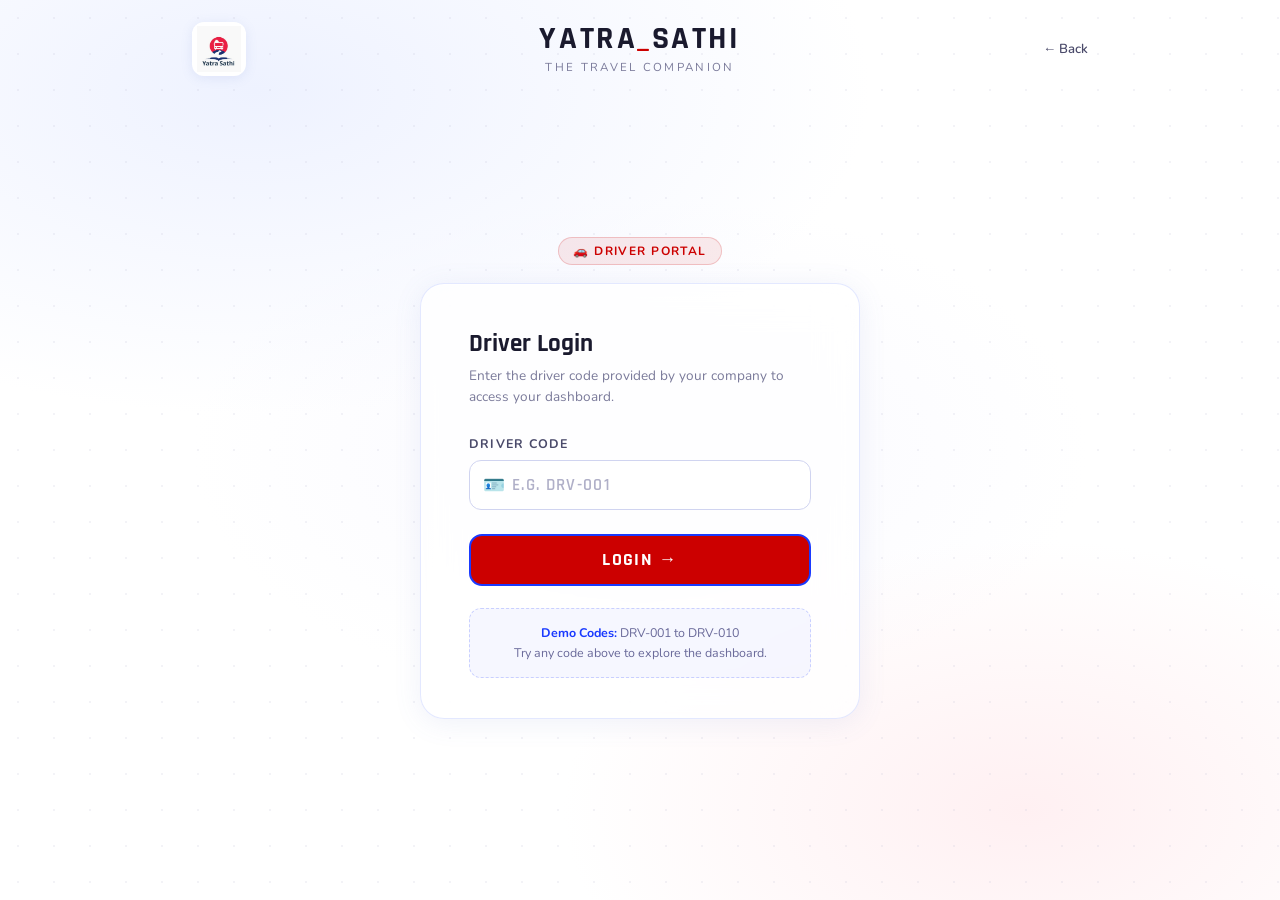
==== driver-login.html @ e17d0362 "Initial commit" ====
<!DOCTYPE html>
<html lang="en">

<head>
    <meta charset="UTF-8" />
    <meta name="viewport" content="width=device-width, initial-scale=1.0" />
    <title>Driver Login — YATRA_SATHI</title>
    <link
        href="https://fonts.googleapis.com/css2?family=Rajdhani:wght@600;700&family=Nunito:wght@400;600;700&display=swap"
        rel="stylesheet" />
    <style>
        *,
        *::before,
        *::after {
            box-sizing: border-box;
            margin: 0;
            padding: 0;
        }

        body {
            font-family: 'Nunito', sans-serif;
            min-height: 100vh;
            background: #ffffff;
            background-image:
                radial-gradient(ellipse 80% 60% at 20% 10%, #eef2ff 0%, transparent 60%),
                radial-gradient(ellipse 60% 50% at 80% 90%, #fff0f2 0%, transparent 60%),
                radial-gradient(ellipse 50% 40% at 50% 50%, #f9f9ff 0%, transparent 70%);
            animation: bgShift 8s ease-in-out infinite alternate;
            display: flex;
            flex-direction: column;
            align-items: center;
            color: #1a1a2e;
            position: relative;
            overflow-x: hidden;
        }

        @keyframes bgShift {
            0% {
                background-image: radial-gradient(ellipse 80% 60% at 20% 10%, #eef2ff 0%, transparent 60%), radial-gradient(ellipse 60% 50% at 80% 90%, #fff0f2 0%, transparent 60%), radial-gradient(ellipse 50% 40% at 50% 50%, #f9f9ff 0%, transparent 70%);
            }

            50% {
                background-image: radial-gradient(ellipse 80% 60% at 70% 20%, #f5f0ff 0%, transparent 60%), radial-gradient(ellipse 60% 50% at 20% 80%, #fff5f0 0%, transparent 60%), radial-gradient(ellipse 50% 40% at 50% 50%, #f8fffc 0%, transparent 70%);
            }

            100% {
                background-image: radial-gradient(ellipse 80% 60% at 50% 80%, #f0f8ff 0%, transparent 60%), radial-gradient(ellipse 60% 50% at 30% 20%, #fff0f5 0%, transparent 60%), radial-gradient(ellipse 50% 40% at 50% 50%, #fffaf0 0%, transparent 70%);
            }
        }

        body::before {
            content: '';
            position: fixed;
            inset: 0;
            background-image: radial-gradient(circle, #c8c8d8 1px, transparent 1px);
            background-size: 36px 36px;
            opacity: 0.22;
            z-index: 0;
            pointer-events: none;
        }

        /* ── TOP BAR ── */
        .topbar {
            position: relative;
            z-index: 10;
            width: 100%;
            max-width: 960px;
            display: flex;
            align-items: center;
            justify-content: space-between;
            padding: 22px 32px 0;
            animation: fadeDown 0.6s cubic-bezier(0.22, 1, 0.36, 1) both;
        }

        @keyframes fadeDown {
            from {
                opacity: 0;
                transform: translateY(-16px);
            }

            to {
                opacity: 1;
                transform: translateY(0);
            }
        }

        /* Logo — top left */
        .logo-link {
            display: flex;
            align-items: center;
            gap: 12px;
            text-decoration: none;
        }

        .logo-img {
            width: 54px;
            height: 54px;
            border-radius: 12px;
            overflow: hidden;
            background: #fff;
            box-shadow: 0 2px 12px rgba(100, 120, 200, 0.13);
            display: flex;
            align-items: center;
            justify-content: center;
            padding: 4px;
            flex-shrink: 0;
        }

        .logo-img img {
            width: 100%;
            height: 100%;
            object-fit: contain;
        }

        .logo-text {
            font-family: 'Rajdhani', sans-serif;
            font-size: 1.1rem;
            font-weight: 700;
            color: #1a1a2e;
            letter-spacing: 0.06em;
            line-height: 1.1;
        }

        .logo-text span {
            color: #cc0000;
        }

        .logo-sub {
            font-size: 0.65rem;
            color: #7a7a9a;
            letter-spacing: 0.15em;
            text-transform: uppercase;
        }

        /* Center title */
        .center-title {
            position: absolute;
            left: 50%;
            transform: translateX(-50%);
            text-align: center;
            pointer-events: none;
        }

        .center-title h1 {
            font-family: 'Rajdhani', sans-serif;
            font-size: clamp(1.4rem, 3vw, 2rem);
            font-weight: 700;
            letter-spacing: 0.08em;
            color: #1a1a2e;
            line-height: 1;
        }

        .center-title h1 span {
            color: #cc0000;
        }

        .center-title p {
            font-size: 0.72rem;
            letter-spacing: 0.2em;
            text-transform: uppercase;
            color: #7a7a9a;
            margin-top: 4px;
        }

        /* Back link — top right */
        .back-link {
            font-size: 0.82rem;
            color: #4a4a6a;
            text-decoration: none;
            font-weight: 600;
            display: flex;
            align-items: center;
            gap: 5px;
            transition: color 0.2s;
        }

        .back-link:hover {
            color: #cc0000;
        }

        /* ── LOGIN CARD ── */
        .login-wrap {
            position: relative;
            z-index: 10;
            display: flex;
            flex-direction: column;
            align-items: center;
            justify-content: center;
            flex: 1;
            width: 100%;
            padding: 40px 20px 60px;
        }

        .badge {
            display: inline-flex;
            align-items: center;
            gap: 6px;
            background: rgba(204, 0, 0, 0.08);
            border: 1px solid rgba(204, 0, 0, 0.18);
            border-radius: 20px;
            padding: 5px 14px;
            font-size: 0.75rem;
            font-weight: 700;
            letter-spacing: 0.12em;
            text-transform: uppercase;
            color: #cc0000;
            margin-bottom: 18px;
            animation: fadeUp 0.5s 0.1s cubic-bezier(0.22, 1, 0.36, 1) both;
        }

        .card {
            background: rgba(255, 255, 255, 0.75);
            border: 1px solid rgba(200, 210, 255, 0.50);
            border-radius: 24px;
            padding: 44px 48px 40px;
            width: 100%;
            max-width: 440px;
            backdrop-filter: blur(20px);
            -webkit-backdrop-filter: blur(20px);
            box-shadow: 0 4px 28px rgba(100, 120, 200, 0.10), 0 1px 0 rgba(255, 255, 255, 0.9) inset;
            animation: fadeUp 0.6s 0.15s cubic-bezier(0.22, 1, 0.36, 1) both;
        }

        @keyframes fadeUp {
            from {
                opacity: 0;
                transform: translateY(24px);
            }

            to {
                opacity: 1;
                transform: translateY(0);
            }
        }

        .card-title {
            font-family: 'Rajdhani', sans-serif;
            font-size: 1.55rem;
            font-weight: 700;
            color: #1a1a2e;
            margin-bottom: 6px;
        }

        .card-sub {
            font-size: 0.85rem;
            color: #7a7a9a;
            margin-bottom: 28px;
            line-height: 1.5;
        }

        /* Input */
        .field {
            margin-bottom: 20px;
        }

        .field label {
            display: block;
            font-size: 0.78rem;
            font-weight: 700;
            letter-spacing: 0.1em;
            text-transform: uppercase;
            color: #4a4a6a;
            margin-bottom: 8px;
        }

        .input-wrap {
            position: relative;
            display: flex;
            align-items: center;
        }

        .input-icon {
            position: absolute;
            left: 14px;
            font-size: 1.1rem;
            pointer-events: none;
            color: #9090b0;
        }

        .field input {
            width: 100%;
            padding: 13px 14px 13px 42px;
            border: 1.5px solid #d0d4f0;
            border-radius: 12px;
            font-family: 'Rajdhani', sans-serif;
            font-size: 1.05rem;
            font-weight: 600;
            letter-spacing: 0.08em;
            color: #1a1a2e;
            background: rgba(255, 255, 255, 0.8);
            outline: none;
            transition: border-color 0.2s, box-shadow 0.2s;
            text-transform: uppercase;
        }

        .field input::placeholder {
            color: #b0b0c8;
            font-weight: 600;
            text-transform: uppercase;
        }

        .field input:focus {
            border-color: #1a3aff;
            box-shadow: 0 0 0 3px rgba(26, 58, 255, 0.10);
        }

        /* Error message */
        .error-msg {
            display: none;
            background: rgba(204, 0, 0, 0.07);
            border: 1px solid rgba(204, 0, 0, 0.2);
            border-radius: 10px;
            padding: 10px 14px;
            font-size: 0.82rem;
            color: #cc0000;
            font-weight: 600;
            margin-bottom: 16px;
            animation: shake 0.35s ease;
        }

        .error-msg.show {
            display: block;
        }

        @keyframes shake {

            0%,
            100% {
                transform: translateX(0);
            }

            25% {
                transform: translateX(-6px);
            }

            75% {
                transform: translateX(6px);
            }
        }

        /* Login button */
        .login-btn {
            width: 100%;
            height: 52px;
            border-radius: 13px;
            border: 2.5px solid #1a3aff;
            background: #cc0000;
            color: #ffffff;
            font-family: 'Rajdhani', sans-serif;
            font-size: 1.1rem;
            font-weight: 700;
            letter-spacing: 0.08em;
            cursor: pointer;
            transition: transform 0.2s ease, box-shadow 0.2s ease, background 0.2s;
            margin-top: 4px;
        }

        .login-btn:hover {
            transform: translateY(-2px);
            box-shadow: 0 8px 24px rgba(204, 0, 0, 0.28);
            background: #aa0000;
        }

        .login-btn:active {
            transform: translateY(0);
        }

        /* Demo hint */
        .demo-hint {
            margin-top: 22px;
            padding: 14px 16px;
            background: rgba(26, 58, 255, 0.04);
            border: 1px dashed rgba(26, 58, 255, 0.20);
            border-radius: 12px;
            font-size: 0.78rem;
            color: #6a6a9a;
            line-height: 1.6;
            text-align: center;
        }

        .demo-hint strong {
            color: #1a3aff;
        }

        /* ── SUCCESS OVERLAY ── */
        .overlay {
            display: none;
            position: fixed;
            inset: 0;
            background: rgba(255, 255, 255, 0.85);
            backdrop-filter: blur(10px);
            z-index: 100;
            align-items: center;
            justify-content: center;
            flex-direction: column;
            gap: 16px;
            animation: fadeIn 0.3s ease;
        }

        .overlay.show {
            display: flex;
        }

        @keyframes fadeIn {
            from {
                opacity: 0;
            }

            to {
                opacity: 1;
            }
        }

        .spinner {
            width: 52px;
            height: 52px;
            border: 4px solid #e0e0f0;
            border-top-color: #cc0000;
            border-radius: 50%;
            animation: spin 0.8s linear infinite;
        }

        @keyframes spin {
            to {
                transform: rotate(360deg);
            }
        }

        .overlay p {
            font-family: 'Rajdhani', sans-serif;
            font-size: 1.1rem;
            font-weight: 700;
            color: #1a1a2e;
            letter-spacing: 0.06em;
        }

        @media (max-width: 500px) {
            .card {
                padding: 32px 22px 28px;
            }

            .center-title h1 {
                font-size: 1.1rem;
            }

            .topbar {
                padding: 16px 16px 0;
            }
        }
    </style>
</head>

<body>

    <!-- Top Bar -->
    <div class="topbar">
        <!-- Logo top-left -->
        <a class="logo-link" href="index.html" style="gap:0">
            <div class="logo-img">
                <img src="[data-uri]"
                    alt="Logo" />
            </div>
        </a>

        <!-- Name + motto center -->
        <div class="center-title">
            <h1>YATRA<span>_</span>SATHI</h1>
            <p>The Travel Companion</p>
        </div>

        <!-- Back link top-right -->
        <a class="back-link" href="index.html">← Back</a>
    </div>

    <!-- Login Card -->
    <div class="login-wrap">
        <div class="badge">🚗 Driver Portal</div>

        <div class="card">
            <div class="card-title">Driver Login</div>
            <div class="card-sub">Enter the driver code provided by your company to access your dashboard.</div>

            <div class="field">
                <label>Driver Code</label>
                <div class="input-wrap">
                    <span class="input-icon">🪪</span>
                    <input type="text" id="codeInput" placeholder="e.g. DRV-001" maxlength="7" autocomplete="off" />
                </div>
            </div>

            <div class="error-msg" id="errorMsg">❌ Invalid driver code. Please check and try again.</div>

            <button class="login-btn" onclick="handleLogin()">LOGIN →</button>

            <div class="demo-hint">
                <strong>Demo Codes:</strong> DRV-001 to DRV-010<br />
                Try any code above to explore the dashboard.
            </div>
        </div>
    </div>

    <!-- Loading Overlay -->
    <div class="overlay" id="overlay">
        <div class="spinner"></div>
        <p id="overlayText">Verifying driver code...</p>
    </div>

    <script>
        // ── DEMO DRIVER DATA ──────────────────────────────────────────────
        // DRV-001 to DRV-005 → Long Routes
        // DRV-006 to DRV-010 → City Routes
        const drivers = {
            "DRV-001": {
                name: "Ram Bahadur Thapa",
                code: "DRV-001",
                busNo: "Ba 1 Kha 2345",
                route: "Kathmandu → Pokhara",
                type: "Long Route",
                stops: ["Kathmandu", "Naubise", "Mugling", "Dumre", "Pokhara"],
                rating: 4.8,
                reviews: 124,
                trips: 312,
                experience: "6 years",
                status: "On Duty",
                phone: "980-1234001"
            },
            "DRV-002": {
                name: "Sita Kumari Shrestha",
                code: "DRV-002",
                busNo: "Ba 2 Kha 3456",
                route: "Kathmandu → Chitwan",
                type: "Long Route",
                stops: ["Kathmandu", "Naubise", "Mugling", "Narayanghat", "Bharatpur"],
                rating: 4.5,
                reviews: 98,
                trips: 245,
                experience: "4 years",
                status: "On Duty",
                phone: "980-1234002"
            },
            "DRV-003": {
                name: "Suresh Rai",
                code: "DRV-003",
                busNo: "Ba 3 Kha 4567",
                route: "Kathmandu → Butwal",
                type: "Long Route",
                stops: ["Kathmandu", "Naubise", "Mugling", "Narayanghat", "Butwal"],
                rating: 4.3,
                reviews: 76,
                trips: 198,
                experience: "7 years",
                status: "On Duty",
                phone: "980-1234003"
            },
            "DRV-004": {
                name: "Dipak Karki",
                code: "DRV-004",
                busNo: "Ba 4 Kha 5678",
                route: "Kathmandu → Biratnagar",
                type: "Long Route",
                stops: ["Kathmandu", "Dhulikhel", "Sindhuli", "Bardibas", "Itahari", "Biratnagar"],
                rating: 4.1,
                reviews: 61,
                trips: 155,
                experience: "2 years",
                status: "On Break",
                phone: "980-1234004"
            },
            "DRV-005": {
                name: "Arjun Oli",
                code: "DRV-005",
                busNo: "Ba 5 Kha 6789",
                route: "Kathmandu → Dharan",
                type: "Long Route",
                stops: ["Kathmandu", "Dhulikhel", "Sindhuli", "Bardibas", "Itahari", "Dharan"],
                rating: 4.4,
                reviews: 88,
                trips: 221,
                experience: "5 years",
                status: "Off Duty",
                phone: "980-1234005"
            },
            "DRV-006": {
                name: "Bikash Tamang",
                code: "DRV-006",
                busNo: "Ba 6 Kha 7890",
                route: "Ratnapark → Kalanki",
                type: "City Route",
                stops: ["Ratnapark", "Jamal", "Putalisadak", "Thapathali", "Tripureshwor", "Kalanki"],
                rating: 4.2,
                reviews: 210,
                trips: 890,
                experience: "3 years",
                status: "On Duty",
                phone: "980-1234006"
            },
            "DRV-007": {
                name: "Priya Maharjan",
                code: "DRV-007",
                busNo: "Ba 7 Kha 8901",
                route: "Koteshwor → Chabahil",
                type: "City Route",
                stops: ["Koteshwor", "Tinkune", "Airport", "Gaushala", "Chabahil"],
                rating: 4.7,
                reviews: 187,
                trips: 743,
                experience: "5 years",
                status: "Off Duty",
                phone: "980-1234007"
            },
            "DRV-008": {
                name: "Mina Lama",
                code: "DRV-008",
                busNo: "Ba 8 Kha 9012",
                route: "Ratnapark → Budhanilkantha",
                type: "City Route",
                stops: ["Ratnapark", "Maharajgunj", "Chakrapath", "Tokha", "Budhanilkantha"],
                rating: 4.9,
                reviews: 298,
                trips: 1102,
                experience: "8 years",
                status: "On Duty",
                phone: "980-1234008"
            },
            "DRV-009": {
                name: "Anita Gurung",
                code: "DRV-009",
                busNo: "Ba 9 Kha 0123",
                route: "Lagankhel → Sundarijal",
                type: "City Route",
                stops: ["Lagankhel", "Jawalakhel", "Pulchowk", "Ratnapark", "Chabahil", "Sundarijal"],
                rating: 4.6,
                reviews: 153,
                trips: 612,
                experience: "4 years",
                status: "On Duty",
                phone: "980-1234009"
            },
            "DRV-010": {
                name: "Kamala Devi Adhikari",
                code: "DRV-010",
                busNo: "Ba 10 Kha 1234",
                route: "Gongabu → Balkhu",
                type: "City Route",
                stops: ["Gongabu", "Kalimati", "Kalanki", "Satdobato", "Balkhu"],
                rating: 4.0,
                reviews: 134,
                trips: 501,
                experience: "3 years",
                status: "On Break",
                phone: "980-1234010"
            }
        };

        // Allow Enter key to trigger login
        document.getElementById('codeInput').addEventListener('keydown', e => {
            if (e.key === 'Enter') handleLogin();
        });

        // Auto-format input to uppercase
        document.getElementById('codeInput').addEventListener('input', function () {
            this.value = this.value.toUpperCase();
            document.getElementById('errorMsg').classList.remove('show');
        });

        function handleLogin() {
            const raw = document.getElementById('codeInput').value.trim().toUpperCase();
            const error = document.getElementById('errorMsg');
            const overlay = document.getElementById('overlay');
            const overlayText = document.getElementById('overlayText');

            if (!drivers[raw]) {
                error.classList.add('show');
                document.getElementById('codeInput').focus();
                return;
            }

            // Valid — show loading, save data, redirect
            error.classList.remove('show');
            overlay.classList.add('show');
            overlayText.textContent = 'Welcome, ' + drivers[raw].name.split(' ')[0] + '! Loading dashboard...';

            // Save driver data for dashboard
            localStorage.setItem('ys_driver', JSON.stringify(drivers[raw]));

            setTimeout(() => {
                window.location.href = 'driver-dashboard.html';
            }, 1800);
        }
    </script>
</body>

</html>
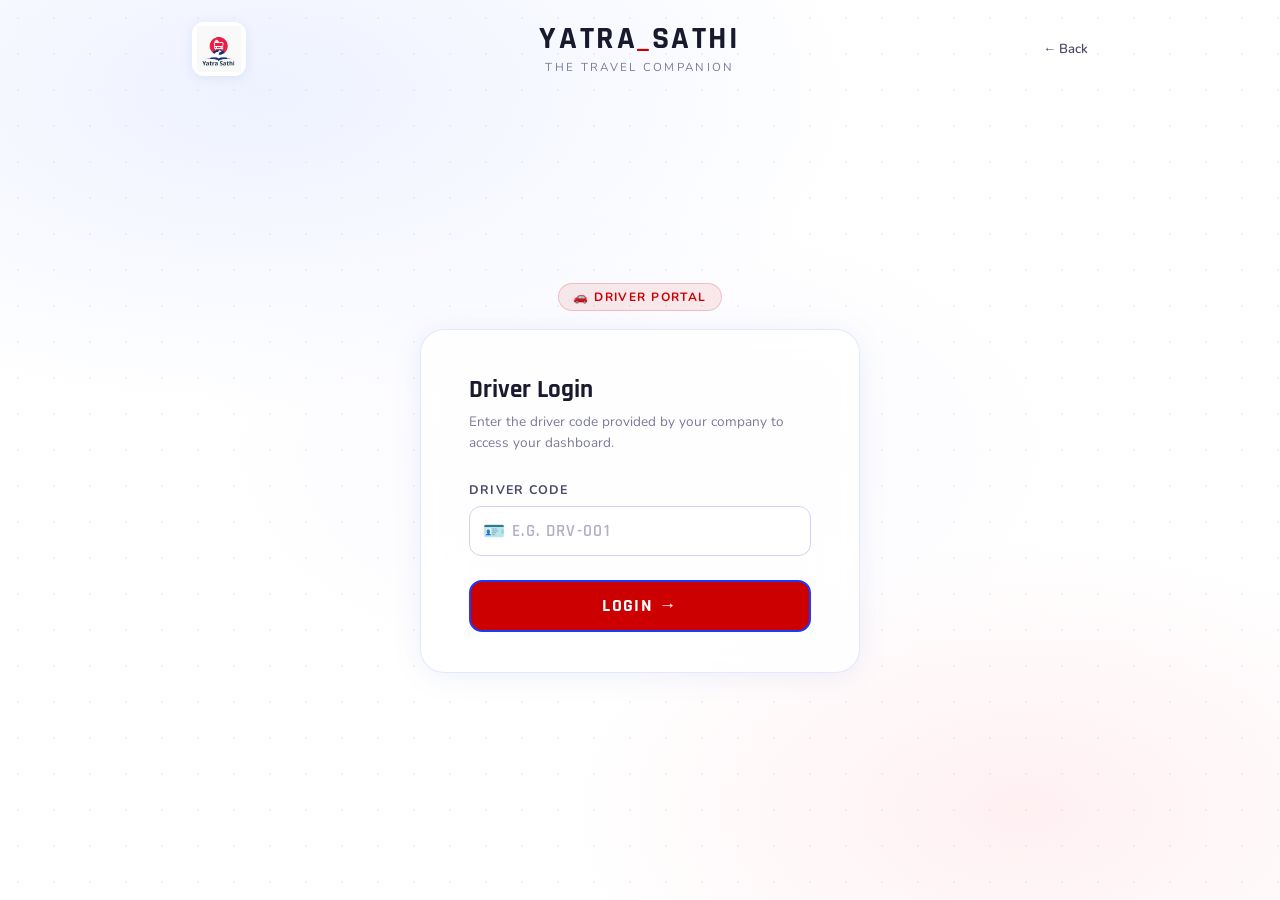
==== commit 2ac44985: "second" ====
--- a/driver-login.html
+++ b/driver-login.html
@@ -492,10 +492,6 @@
 
             <button class="login-btn" onclick="handleLogin()">LOGIN →</button>
 
-            <div class="demo-hint">
-                <strong>Demo Codes:</strong> DRV-001 to DRV-010<br />
-                Try any code above to explore the dashboard.
-            </div>
         </div>
     </div>
 
